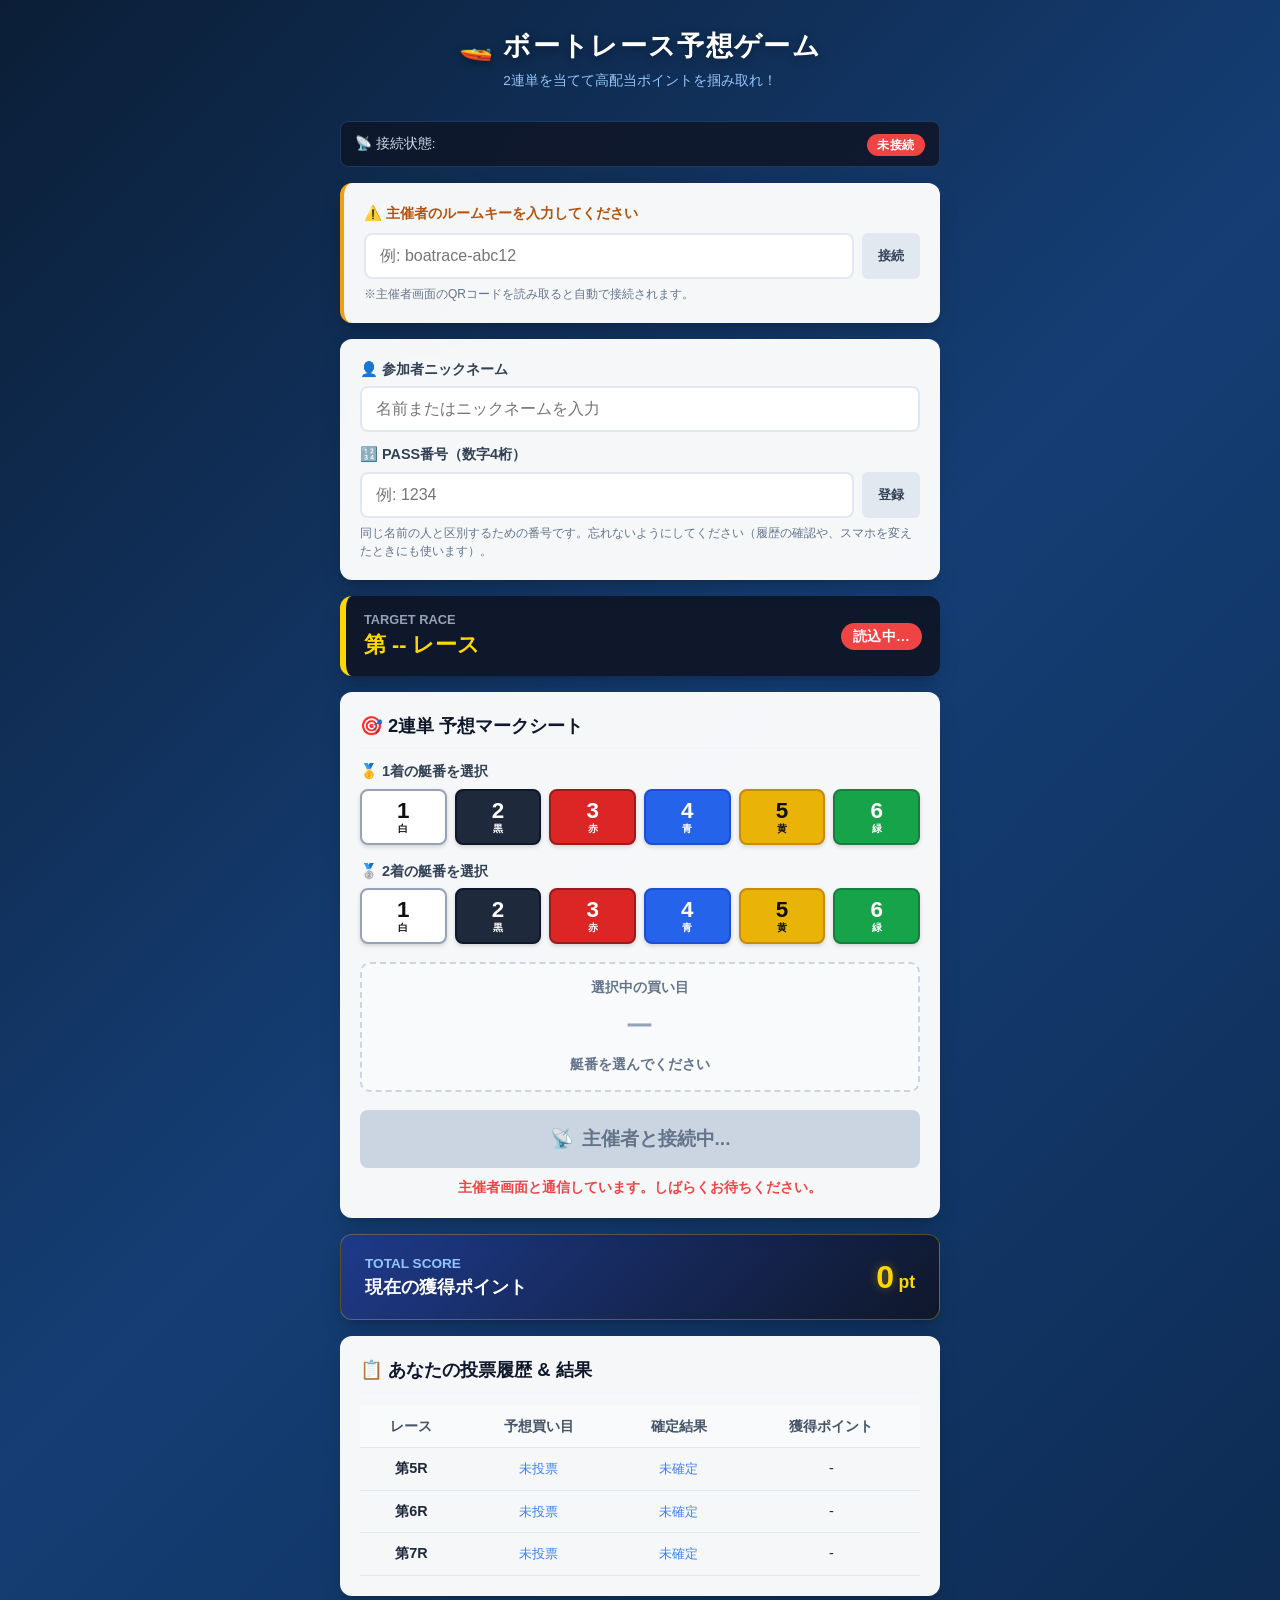
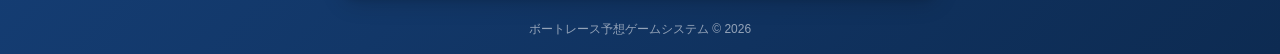
==== boatrace-game/index.html @ e6d0df0b "P2P通信　サーバー不使用　２連単当ゲーム" ====
<!DOCTYPE html>
<html lang="ja">
<head>
  <meta charset="UTF-8">
  <meta name="viewport" content="width=device-width, initial-scale=1.0, maximum-scale=1.0, user-scalable=no">
  <title>ボートレース 2連単予想ゲーム</title>
  <link rel="stylesheet" href="app.css">
</head>
<body>
  <div class="container">
    <!-- ヘッダー（管理画面へのリンクは一切ありません） -->
    <header class="app-header">
      <h1 class="app-title">🚤 ボートレース予想ゲーム</h1>
      <p class="app-subtitle">2連単を当てて高配当ポイントを掴み取れ！</p>
    </header>

    <!-- 接続状態バナー -->
    <div id="connectionBanner" style="background: rgba(15, 23, 42, 0.9); border: 1px solid #1e3a5f; padding: 10px 14px; border-radius: 8px; margin-bottom: 16px; display: flex; justify-content: space-between; align-items: center;">
      <div style="font-size: 0.85rem; color: #cbd5e1;" id="connText">
        <span>📡</span> 接続状態:
      </div>
      <div>
        <span id="connBadge" class="status-badge closed" style="font-size: 0.75rem; padding: 4px 10px;">
          接続待機中...
        </span>
      </div>
    </div>

    <!-- ホスト未指定時の手動入力（QRコード外から開いた場合の救済用） -->
    <div id="manualHostCard" class="card" style="display: none; border-left: 4px solid #f59e0b;">
      <div style="font-size: 0.9rem; font-weight: 700; color: #b45309; margin-bottom: 8px;">
        ⚠️ 主催者のルームキーを入力してください
      </div>
      <div style="display: flex; gap: 8px;">
        <input type="text" id="manualHostInput" class="form-input" placeholder="例: boatrace-abc12">
        <button id="manualConnectBtn" class="btn-secondary" style="white-space: nowrap;">接続</button>
      </div>
      <div style="font-size: 0.75rem; color: #64748b; margin-top: 6px;">
        ※主催者画面のQRコードを読み取ると自動で接続されます。
      </div>
    </div>

    <!-- 参加者ニックネーム入力カード -->
    <div class="card">
      <div class="form-group" style="margin-bottom: 0;">
        <label class="form-label" for="userName">👤 参加者ニックネーム</label>
        <input type="text" id="userName" class="form-input" placeholder="名前またはニックネームを入力" maxlength="20">
        <label class="form-label" for="userPin" style="margin-top: 12px;">🔢 PASS番号（数字4桁）</label>
        <div style="display: flex; gap: 8px;">
          <input type="text" id="userPin" class="form-input" inputmode="numeric" pattern="[0-9]*" maxlength="4" placeholder="例: 1234" autocomplete="off">
          <button id="saveUserBtn" class="btn-secondary" style="white-space: nowrap;">登録</button>
        </div>
        <div style="font-size: 0.75rem; color: #64748b; margin-top: 6px;">
          同じ名前の人と区別するための番号です。忘れないようにしてください（履歴の確認や、スマホを変えたときにも使います）。
        </div>
      </div>
    </div>

    <!-- レース状況バナー -->
    <div class="race-status-banner">
      <div>
        <div style="font-size: 0.8rem; color: #94a3b8; font-weight: 700;">TARGET RACE</div>
        <div class="race-number-badge" id="currentRaceBadge">第 -- レース</div>
      </div>
      <div>
        <span class="status-badge closed" id="raceStatusBadge">読込中...</span>
      </div>
    </div>

    <!-- 2連単 予想マークシート -->
    <div class="card" id="bettingCard">
      <h2 class="card-title">🎯 2連単 予想マークシート</h2>

      <!-- 1着予想 -->
      <div style="margin-bottom: 16px;">
        <div class="form-label">🥇 1着の艇番を選択</div>
        <div class="boat-grid" id="firstBoatGrid">
          <button type="button" class="boat-btn boat-1" data-boat="1">1<span class="label">白</span></button>
          <button type="button" class="boat-btn boat-2" data-boat="2">2<span class="label">黒</span></button>
          <button type="button" class="boat-btn boat-3" data-boat="3">3<span class="label">赤</span></button>
          <button type="button" class="boat-btn boat-4" data-boat="4">4<span class="label">青</span></button>
          <button type="button" class="boat-btn boat-5" data-boat="5">5<span class="label">黄</span></button>
          <button type="button" class="boat-btn boat-6" data-boat="6">6<span class="label">緑</span></button>
        </div>
      </div>

      <!-- 2着予想 -->
      <div style="margin-bottom: 18px;">
        <div class="form-label">🥈 2着の艇番を選択</div>
        <div class="boat-grid" id="secondBoatGrid">
          <button type="button" class="boat-btn boat-1" data-boat="1">1<span class="label">白</span></button>
          <button type="button" class="boat-btn boat-2" data-boat="2">2<span class="label">黒</span></button>
          <button type="button" class="boat-btn boat-3" data-boat="3">3<span class="label">赤</span></button>
          <button type="button" class="boat-btn boat-4" data-boat="4">4<span class="label">青</span></button>
          <button type="button" class="boat-btn boat-5" data-boat="5">5<span class="label">黄</span></button>
          <button type="button" class="boat-btn boat-6" data-boat="6">6<span class="label">緑</span></button>
        </div>
      </div>

      <!-- 買い目プレビュー -->
      <div class="preview-box">
        <div class="preview-label">選択中の買い目</div>
        <div class="preview-combination">
          <span id="previewFirst" class="boat-badge boat-1" style="visibility: hidden;">1</span>
          <span class="preview-hyphen">ー</span>
          <span id="previewSecond" class="boat-badge boat-2" style="visibility: hidden;">2</span>
        </div>
        <div id="previewText" style="font-size: 0.9rem; font-weight: 700; margin-top: 6px; color: #475569;">
          艇番を選んでください
        </div>
      </div>

      <!-- 投票ボタン -->
      <button id="submitVoteBtn" class="btn-primary" disabled>
        <span>📝</span> この内容で投票する！
      </button>

      <div id="voteMessage" style="margin-top: 10px; font-size: 0.85rem; text-align: center; color: #ef4444; font-weight: 600;"></div>
    </div>

    <!-- 合計ポイント表示カード -->
    <div class="total-points-card">
      <div>
        <div style="font-size: 0.85rem; color: #93c5fd; font-weight: 700;">TOTAL SCORE</div>
        <div style="font-size: 1.1rem; font-weight: 800;">現在の獲得ポイント</div>
      </div>
      <div>
        <span class="points-val" id="myTotalPoints">0</span>
        <span style="font-size: 1.1rem; font-weight: 700; color: #ffd700;"> pt</span>
      </div>
    </div>

    <!-- 自分の予想・結果履歴カード -->
    <div class="card">
      <h2 class="card-title">📋 あなたの投票履歴 & 結果</h2>
      <table class="history-table">
        <thead>
          <tr>
            <th>レース</th>
            <th>予想買い目</th>
            <th>確定結果</th>
            <th>獲得ポイント</th>
          </tr>
        </thead>
        <tbody id="historyTableBody">
          <tr>
            <td colspan="4" style="color: #94a3b8;">読み込み中...</td>
          </tr>
        </tbody>
      </table>
    </div>

    <div style="text-align: center; margin-top: 24px; color: #94a3b8; font-size: 0.75rem;">
      ボートレース予想ゲームシステム © 2026
    </div>
  </div>

  <div id="toast" class="toast"></div>

  <script src="peerjs.min.js"></script>
  <script src="app.js"></script>
</body>
</html>
---- boatrace-game/app.css ----
/* boatrace-game/public/app.css */
:root {
  --primary: #0066cc;
  --primary-dark: #004499;
  --accent: #ffd700;
  --bg-gradient: linear-gradient(135deg, #0b1e36 0%, #153e75 50%, #0d2b52 100%);
  --card-bg: rgba(255, 255, 255, 0.96);
  --card-dark: #1e293b;
  --text-main: #1e293b;
  --text-muted: #64748b;
  --border: #e2e8f0;
  --radius: 12px;
  --shadow: 0 10px 25px -5px rgba(0, 0, 0, 0.2), 0 8px 10px -6px rgba(0, 0, 0, 0.15);

  /* ボートレース6艇公式カラー */
  --boat-1: #ffffff;
  --boat-1-text: #111111;
  --boat-1-border: #94a3b8;

  --boat-2: #1e293b;
  --boat-2-text: #ffffff;
  --boat-2-border: #0f172a;

  --boat-3: #dc2626;
  --boat-3-text: #ffffff;
  --boat-3-border: #991b1b;

  --boat-4: #2563eb;
  --boat-4-text: #ffffff;
  --boat-4-border: #1d4ed8;

  --boat-5: #eab308;
  --boat-5-text: #111111;
  --boat-5-border: #ca8a04;

  --boat-6: #16a34a;
  --boat-6-text: #ffffff;
  --boat-6-border: #15803d;
}

* {
  box-sizing: border-box;
  margin: 0;
  padding: 0;
  font-family: -apple-system, BlinkMacSystemFont, "Segoe UI", Roboto, "Helvetica Neue", "Hiragino Kaku Gothic ProN", "Yu Gothic", Meiryo, sans-serif;
  -webkit-tap-highlight-color: transparent;
}

body {
  background: var(--bg-gradient);
  min-height: 100vh;
  color: var(--text-main);
  padding: 16px;
  line-height: 1.5;
}

.container {
  max-width: 600px;
  margin: 0 auto;
}

.admin-container {
  max-width: 1200px;
  margin: 0 auto;
}

/* ヘッダー */
.app-header {
  text-align: center;
  color: #ffffff;
  margin-bottom: 20px;
  padding: 10px 0;
}

.app-title {
  font-size: 1.7rem;
  font-weight: 800;
  letter-spacing: 0.05em;
  text-shadow: 0 2px 8px rgba(0,0,0,0.4);
  display: flex;
  align-items: center;
  justify-content: center;
  gap: 8px;
}

.app-subtitle {
  font-size: 0.85rem;
  color: #93c5fd;
  margin-top: 4px;
}

/* カード共通 */
.card {
  background: var(--card-bg);
  border-radius: var(--radius);
  padding: 20px;
  margin-bottom: 16px;
  box-shadow: var(--shadow);
  backdrop-filter: blur(8px);
}

.card-title {
  font-size: 1.15rem;
  font-weight: 700;
  margin-bottom: 12px;
  display: flex;
  align-items: center;
  gap: 8px;
  color: #0f172a;
  border-bottom: 2px solid #f1f5f9;
  padding-bottom: 8px;
}

/* ニックネーム入力 */
.form-group {
  margin-bottom: 16px;
}

.form-label {
  display: block;
  font-size: 0.9rem;
  font-weight: 600;
  margin-bottom: 6px;
  color: #334155;
}

.form-input {
  width: 100%;
  padding: 12px 14px;
  font-size: 1rem;
  border: 2px solid var(--border);
  border-radius: 8px;
  transition: border-color 0.2s, box-shadow 0.2s;
  outline: none;
}

.form-input:focus {
  border-color: var(--primary);
  box-shadow: 0 0 0 3px rgba(0, 102, 204, 0.2);
}

/* レースステータスバッジ */
.race-status-banner {
  background: #0f172a;
  color: white;
  border-radius: var(--radius);
  padding: 14px 18px;
  margin-bottom: 16px;
  display: flex;
  justify-content: space-between;
  align-items: center;
  box-shadow: var(--shadow);
  border-left: 6px solid var(--accent);
}

.race-number-badge {
  font-size: 1.35rem;
  font-weight: 800;
  color: #ffd700;
  display: flex;
  align-items: center;
  gap: 6px;
}

.status-badge {
  padding: 6px 12px;
  border-radius: 20px;
  font-size: 0.85rem;
  font-weight: 700;
  letter-spacing: 0.05em;
}

.status-badge.open {
  background: #10b981;
  color: white;
  animation: pulse 2s infinite;
}

.status-badge.closed {
  background: #ef4444;
  color: white;
}

@keyframes pulse {
  0% { transform: scale(1); }
  50% { transform: scale(1.04); }
  100% { transform: scale(1); }
}

/* ボート番号ボタン群 */
.boat-grid {
  display: grid;
  grid-template-columns: repeat(6, 1fr);
  gap: 8px;
  margin-bottom: 16px;
}

.boat-btn {
  height: 56px;
  border-radius: 8px;
  font-size: 1.4rem;
  font-weight: 800;
  cursor: pointer;
  display: flex;
  flex-direction: column;
  align-items: center;
  justify-content: center;
  transition: all 0.15s ease;
  position: relative;
  user-select: none;
  box-shadow: 0 2px 4px rgba(0,0,0,0.15);
}

.boat-btn span.label {
  font-size: 0.65rem;
  font-weight: 600;
  margin-top: -2px;
}

/* 各号艇の配色 */
.boat-btn.boat-1 { background: var(--boat-1); color: var(--boat-1-text); border: 2px solid var(--boat-1-border); }
.boat-btn.boat-2 { background: var(--boat-2); color: var(--boat-2-text); border: 2px solid var(--boat-2-border); }
.boat-btn.boat-3 { background: var(--boat-3); color: var(--boat-3-text); border: 2px solid var(--boat-3-border); }
.boat-btn.boat-4 { background: var(--boat-4); color: var(--boat-4-text); border: 2px solid var(--boat-4-border); }
.boat-btn.boat-5 { background: var(--boat-5); color: var(--boat-5-text); border: 2px solid var(--boat-5-border); }
.boat-btn.boat-6 { background: var(--boat-6); color: var(--boat-6-text); border: 2px solid var(--boat-6-border); }

.boat-btn:hover:not(:disabled) {
  transform: translateY(-2px);
  filter: brightness(1.08);
}

.boat-btn:active:not(:disabled) {
  transform: translateY(1px);
}

.boat-btn.selected {
  outline: 4px solid #ffd700;
  box-shadow: 0 0 12px rgba(255, 215, 0, 0.8);
  transform: scale(1.05);
  z-index: 2;
}

.boat-btn:disabled {
  opacity: 0.25;
  cursor: not-allowed;
  filter: grayscale(0.8);
}

/* 予想プレビュー */
.preview-box {
  background: #f8fafc;
  border: 2px dashed #cbd5e1;
  border-radius: 10px;
  padding: 14px;
  text-align: center;
  margin-bottom: 18px;
}

.preview-label {
  font-size: 0.85rem;
  color: var(--text-muted);
  font-weight: 600;
  margin-bottom: 6px;
}

.preview-combination {
  font-size: 1.8rem;
  font-weight: 900;
  letter-spacing: 0.05em;
  display: flex;
  align-items: center;
  justify-content: center;
  gap: 12px;
}

.preview-hyphen {
  color: #94a3b8;
  font-weight: 300;
}

/* 艇番バッジ（小） */
.boat-badge {
  display: inline-flex;
  align-items: center;
  justify-content: center;
  width: 40px;
  height: 40px;
  border-radius: 6px;
  font-weight: 800;
  font-size: 1.3rem;
  box-shadow: 0 2px 4px rgba(0,0,0,0.2);
}

.boat-badge.boat-1 { background: var(--boat-1); color: var(--boat-1-text); border: 1.5px solid var(--boat-1-border); }
.boat-badge.boat-2 { background: var(--boat-2); color: var(--boat-2-text); }
.boat-badge.boat-3 { background: var(--boat-3); color: var(--boat-3-text); }
.boat-badge.boat-4 { background: var(--boat-4); color: var(--boat-4-text); }
.boat-badge.boat-5 { background: var(--boat-5); color: var(--boat-5-text); }
.boat-badge.boat-6 { background: var(--boat-6); color: var(--boat-6-text); }

/* 送信ボタン */
.btn-primary {
  width: 100%;
  background: linear-gradient(180deg, #ffd700 0%, #f59e0b 100%);
  color: #0f172a;
  border: none;
  border-radius: 8px;
  padding: 16px;
  font-size: 1.2rem;
  font-weight: 800;
  cursor: pointer;
  box-shadow: 0 4px 12px rgba(245, 158, 11, 0.4);
  transition: all 0.2s ease;
  display: flex;
  align-items: center;
  justify-content: center;
  gap: 8px;
}

.btn-primary:hover:not(:disabled) {
  filter: brightness(1.08);
  transform: translateY(-2px);
}

.btn-primary:active:not(:disabled) {
  transform: translateY(1px);
}

.btn-primary:disabled {
  background: #cbd5e1;
  color: #64748b;
  cursor: not-allowed;
  box-shadow: none;
}

/* 履歴テーブル */
.history-table {
  width: 100%;
  border-collapse: collapse;
  margin-top: 8px;
}

.history-table th, .history-table td {
  padding: 10px 8px;
  text-align: center;
  border-bottom: 1px solid var(--border);
  font-size: 0.9rem;
}

.history-table th {
  background: #f8fafc;
  color: #475569;
  font-weight: 700;
}

.badge-hit {
  background: #fef3c7;
  color: #b45309;
  font-weight: 800;
  padding: 4px 8px;
  border-radius: 4px;
  border: 1px solid #fde68a;
  display: inline-block;
}

.badge-miss {
  color: #94a3b8;
  font-size: 0.8rem;
}

.badge-waiting {
  color: #3b82f6;
  font-size: 0.8rem;
}

/* トータルポイント表示 */
.total-points-card {
  background: linear-gradient(135deg, #1e3a8a 0%, #0f172a 100%);
  color: white;
  border-radius: var(--radius);
  padding: 18px 24px;
  margin-bottom: 16px;
  display: flex;
  justify-content: space-between;
  align-items: center;
  box-shadow: var(--shadow);
  border: 1px solid rgba(255, 215, 0, 0.3);
}

.points-val {
  font-size: 2rem;
  font-weight: 900;
  color: #ffd700;
  text-shadow: 0 0 10px rgba(255, 215, 0, 0.4);
}

/* --- 管理・プロジェクター投影スタイル --- */
.admin-grid {
  display: grid;
  grid-template-columns: 1fr 1fr;
  gap: 20px;
  margin-bottom: 24px;
}

@media (max-width: 900px) {
  .admin-grid {
    grid-template-columns: 1fr;
  }
}

.qr-section {
  text-align: center;
  display: flex;
  flex-direction: column;
  align-items: center;
  justify-content: center;
  padding: 16px;
}

.qr-box {
  background: white;
  padding: 12px;
  border-radius: 12px;
  display: inline-block;
  box-shadow: 0 4px 10px rgba(0,0,0,0.15);
  margin-bottom: 12px;
}

.qr-url {
  font-family: monospace;
  font-size: 1.1rem;
  font-weight: 700;
  color: #1e40af;
  background: #eff6ff;
  padding: 6px 14px;
  border-radius: 6px;
  word-break: break-all;
}

/* リーダーボード表彰台 */
.leaderboard-table {
  width: 100%;
  border-collapse: separate;
  border-spacing: 0 6px;
}

.leaderboard-table th {
  background: #0f172a;
  color: #e2e8f0;
  padding: 12px 10px;
  font-weight: 700;
  text-align: center;
  font-size: 0.95rem;
}

.leaderboard-table td {
  background: white;
  padding: 14px 10px;
  text-align: center;
  font-size: 1rem;
  font-weight: 600;
  box-shadow: 0 2px 4px rgba(0,0,0,0.04);
}

.leaderboard-table tr:hover td {
  background: #f1f5f9;
}

.rank-badge {
  display: inline-flex;
  align-items: center;
  justify-content: center;
  width: 34px;
  height: 34px;
  border-radius: 50%;
  font-weight: 900;
  font-size: 1.1rem;
}

.rank-1 { background: #ffd700; color: #1e293b; box-shadow: 0 0 10px rgba(255, 215, 0, 0.7); }
.rank-2 { background: #cbd5e1; color: #1e293b; }
.rank-3 { background: #d97706; color: white; }

.points-highlight {
  font-size: 1.35rem;
  font-weight: 900;
  color: #d97706;
}

.toast {
  position: fixed;
  bottom: 24px;
  left: 50%;
  transform: translateX(-50%);
  background: #0f172a;
  color: white;
  padding: 12px 24px;
  border-radius: 30px;
  font-weight: 600;
  box-shadow: 0 10px 25px rgba(0,0,0,0.3);
  z-index: 9999;
  display: none;
  animation: slideUp 0.3s ease;
}

@keyframes slideUp {
  from { transform: translate(-50%, 20px); opacity: 0; }
  to { transform: translate(-50%, 0); opacity: 1; }
}

.btn-secondary {
  background: #e2e8f0;
  color: #334155;
  border: none;
  border-radius: 6px;
  padding: 8px 16px;
  font-weight: 600;
  cursor: pointer;
  transition: all 0.2s;
}

.btn-secondary:hover {
  background: #cbd5e1;
}

.btn-danger {
  background: #fee2e2;
  color: #dc2626;
  border: 1px solid #fca5a5;
  border-radius: 6px;
  padding: 8px 16px;
  font-weight: 600;
  cursor: pointer;
  transition: all 0.2s;
}

.btn-danger:hover {
  background: #fecaca;
}
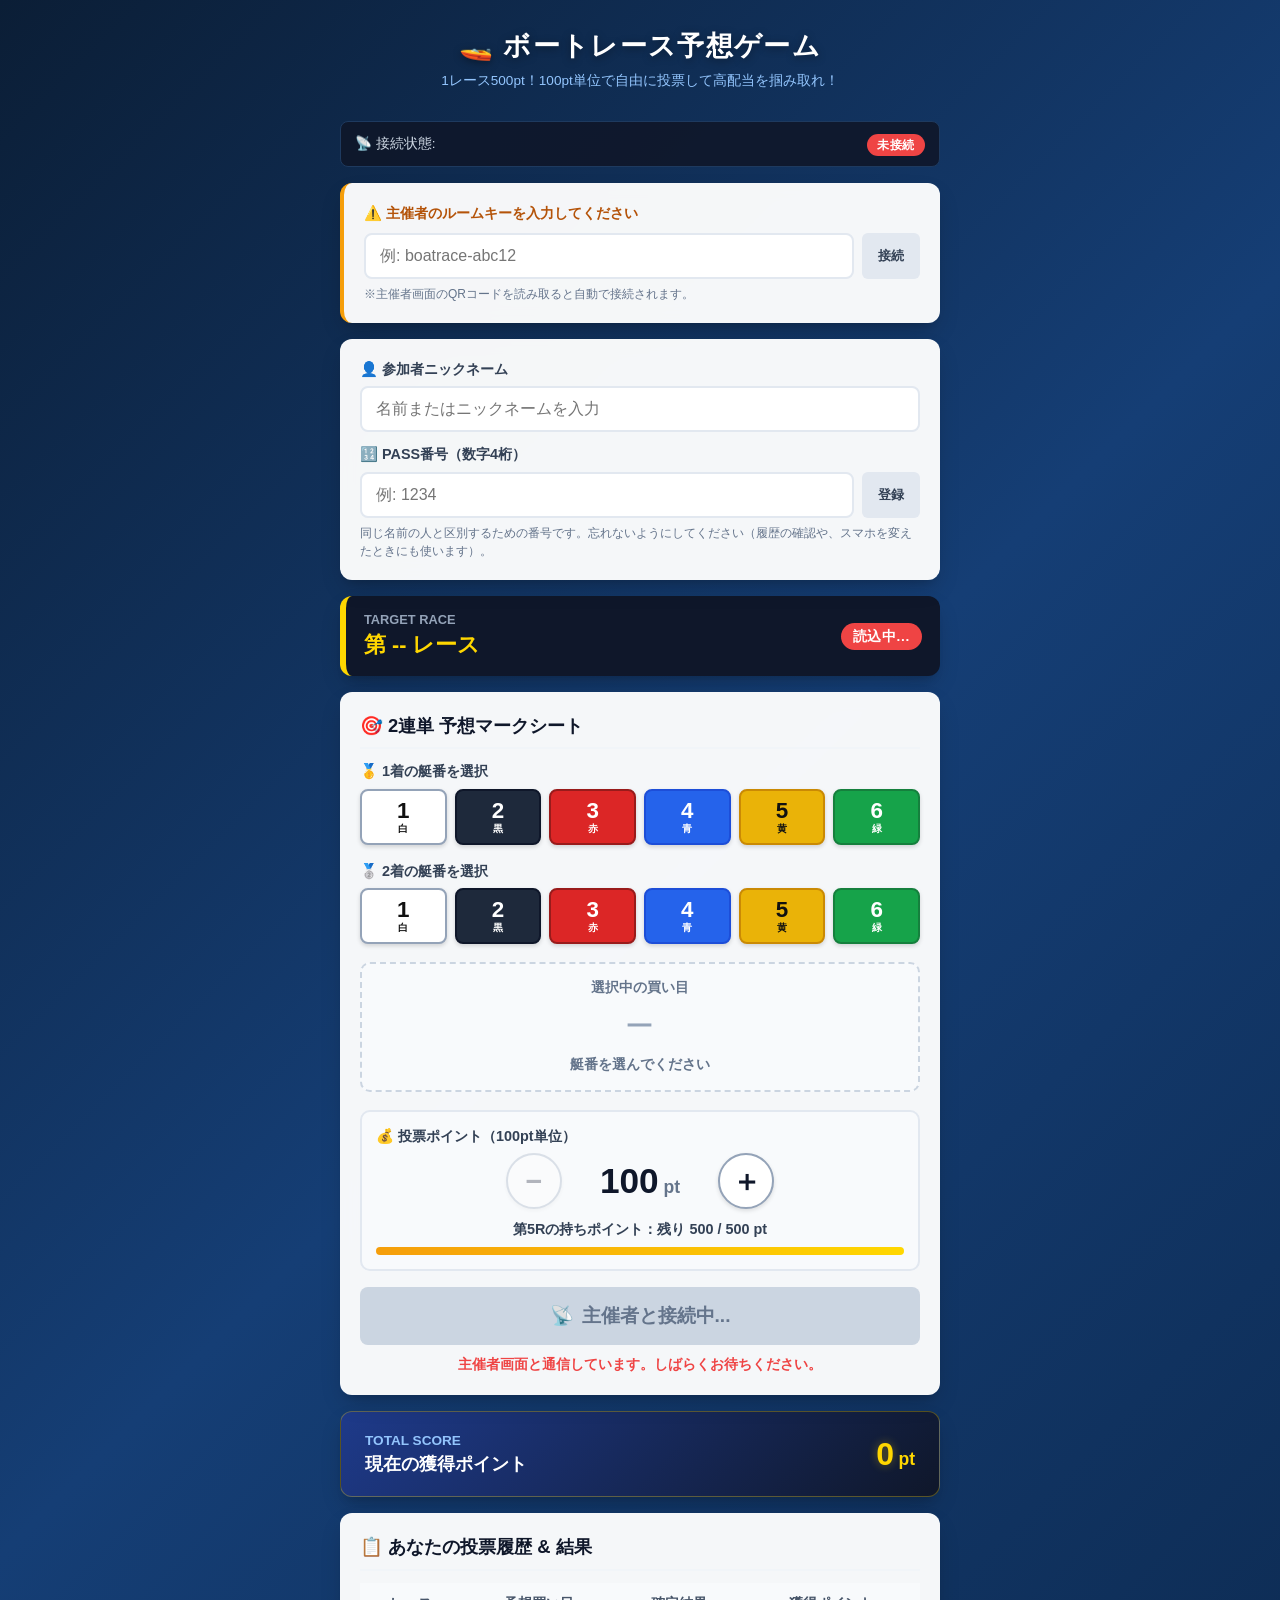
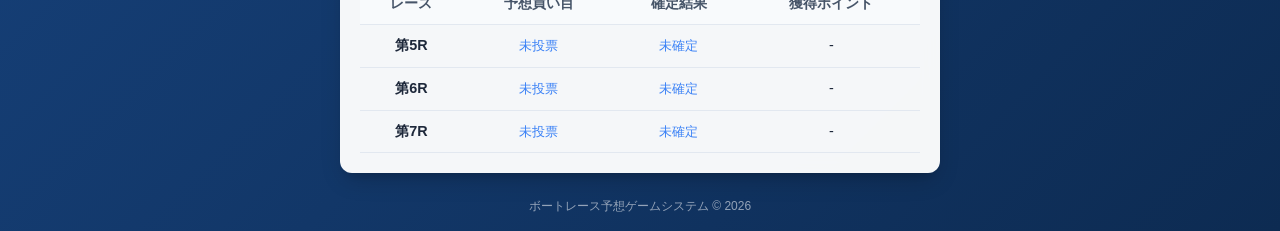
==== commit 076fbcec: "fix:1R毎500pt縛り修正" ====
--- a/boatrace-game/index.html
+++ b/boatrace-game/index.html
@@ -11,7 +11,7 @@
     <!-- ヘッダー（管理画面へのリンクは一切ありません） -->
     <header class="app-header">
       <h1 class="app-title">🚤 ボートレース予想ゲーム</h1>
-      <p class="app-subtitle">2連単を当てて高配当ポイントを掴み取れ！</p>
+      <p class="app-subtitle">1レース500pt！100pt単位で自由に投票して高配当を掴み取れ！</p>
     </header>
 
     <!-- 接続状態バナー -->
@@ -110,10 +110,28 @@
         </div>
       </div>
 
+      <!-- 投票ポイント（100pt単位） -->
+      <div class="stake-box">
+        <div class="form-label">💰 投票ポイント（100pt単位）</div>
+        <div class="stake-row">
+          <button type="button" id="unitMinus" class="stake-btn" aria-label="減らす">−</button>
+          <div class="stake-value"><span id="stakeValue">100</span><span class="stake-unit"> pt</span></div>
+          <button type="button" id="unitPlus" class="stake-btn" aria-label="増やす">＋</button>
+        </div>
+        <div class="stake-budget" id="budgetText">このレースの持ちポイント：残り 500 / 500 pt</div>
+        <div class="stake-bar"><div class="stake-bar-fill" id="budgetBar" style="width: 100%;"></div></div>
+      </div>
+
       <!-- 投票ボタン -->
       <button id="submitVoteBtn" class="btn-primary" disabled>
         <span>📝</span> この内容で投票する！
       </button>
+
+      <!-- このレースの投票済み一覧 -->
+      <div id="myBetsBox" class="my-bets-box" style="display: none;">
+        <div class="my-bets-title" id="myBetsTitle">このレースの投票</div>
+        <div id="myBetsList"></div>
+      </div>
 
       <div id="voteMessage" style="margin-top: 10px; font-size: 0.85rem; text-align: center; color: #ef4444; font-weight: 600;"></div>
     </div>
--- a/boatrace-game/app.css
+++ b/boatrace-game/app.css
@@ -538,3 +538,118 @@
 .btn-danger:hover {
   background: #fecaca;
 }
+
+
+/* --- 投票ポイント（100pt単位）--- */
+.stake-box {
+  background: #f8fafc;
+  border: 2px solid #e2e8f0;
+  border-radius: 10px;
+  padding: 14px;
+  margin-bottom: 16px;
+}
+
+.stake-row {
+  display: flex;
+  align-items: center;
+  justify-content: center;
+  gap: 18px;
+  margin: 6px 0 10px;
+}
+
+.stake-btn {
+  width: 56px;
+  height: 56px;
+  border-radius: 50%;
+  border: 2px solid #94a3b8;
+  background: #ffffff;
+  color: #0f172a;
+  font-size: 1.8rem;
+  font-weight: 800;
+  line-height: 1;
+  cursor: pointer;
+  box-shadow: 0 2px 4px rgba(0,0,0,0.12);
+  transition: all 0.15s ease;
+}
+
+.stake-btn:active:not(:disabled) {
+  transform: scale(0.94);
+}
+
+.stake-btn:disabled {
+  opacity: 0.3;
+  cursor: not-allowed;
+}
+
+.stake-value {
+  min-width: 120px;
+  text-align: center;
+  font-size: 2.2rem;
+  font-weight: 900;
+  color: #0f172a;
+}
+
+.stake-unit {
+  font-size: 1.1rem;
+  font-weight: 700;
+  color: #64748b;
+}
+
+.stake-budget {
+  text-align: center;
+  font-size: 0.9rem;
+  font-weight: 700;
+  color: #334155;
+  margin-bottom: 6px;
+}
+
+.stake-bar {
+  height: 8px;
+  background: #e2e8f0;
+  border-radius: 4px;
+  overflow: hidden;
+}
+
+.stake-bar-fill {
+  height: 100%;
+  background: linear-gradient(90deg, #f59e0b, #ffd700);
+  transition: width 0.3s ease;
+}
+
+.my-bets-box {
+  margin-top: 14px;
+  background: #f0f9ff;
+  border: 1px solid #bae6fd;
+  border-radius: 10px;
+  padding: 10px 12px;
+}
+
+.my-bets-title {
+  font-size: 0.85rem;
+  font-weight: 700;
+  color: #0369a1;
+  margin-bottom: 6px;
+}
+
+.my-bet-row {
+  display: flex;
+  justify-content: space-between;
+  align-items: center;
+  padding: 5px 0;
+  border-bottom: 1px dashed #bae6fd;
+  font-size: 0.95rem;
+}
+
+.my-bet-row:last-child {
+  border-bottom: none;
+}
+
+.history-bet-line {
+  white-space: nowrap;
+  line-height: 1.6;
+}
+
+.history-bet-line .pt {
+  font-size: 0.75rem;
+  color: #64748b;
+}
